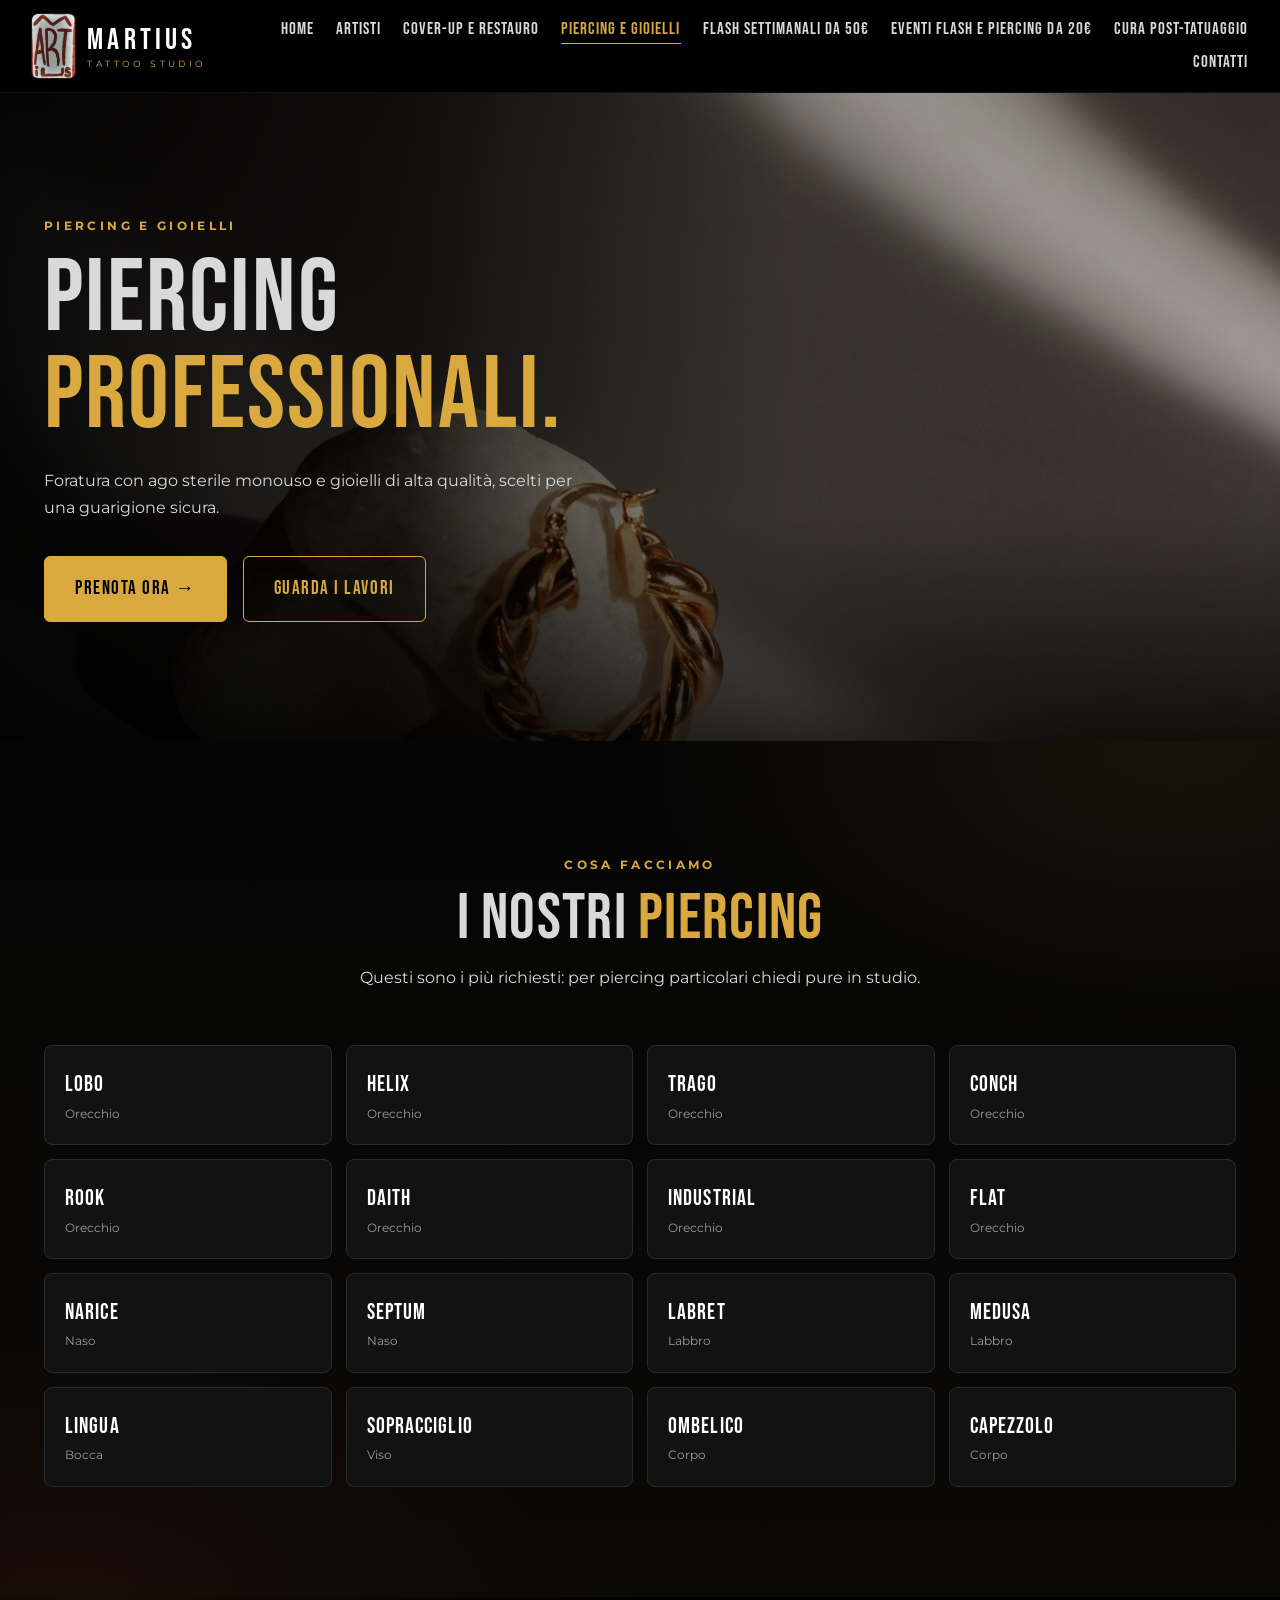
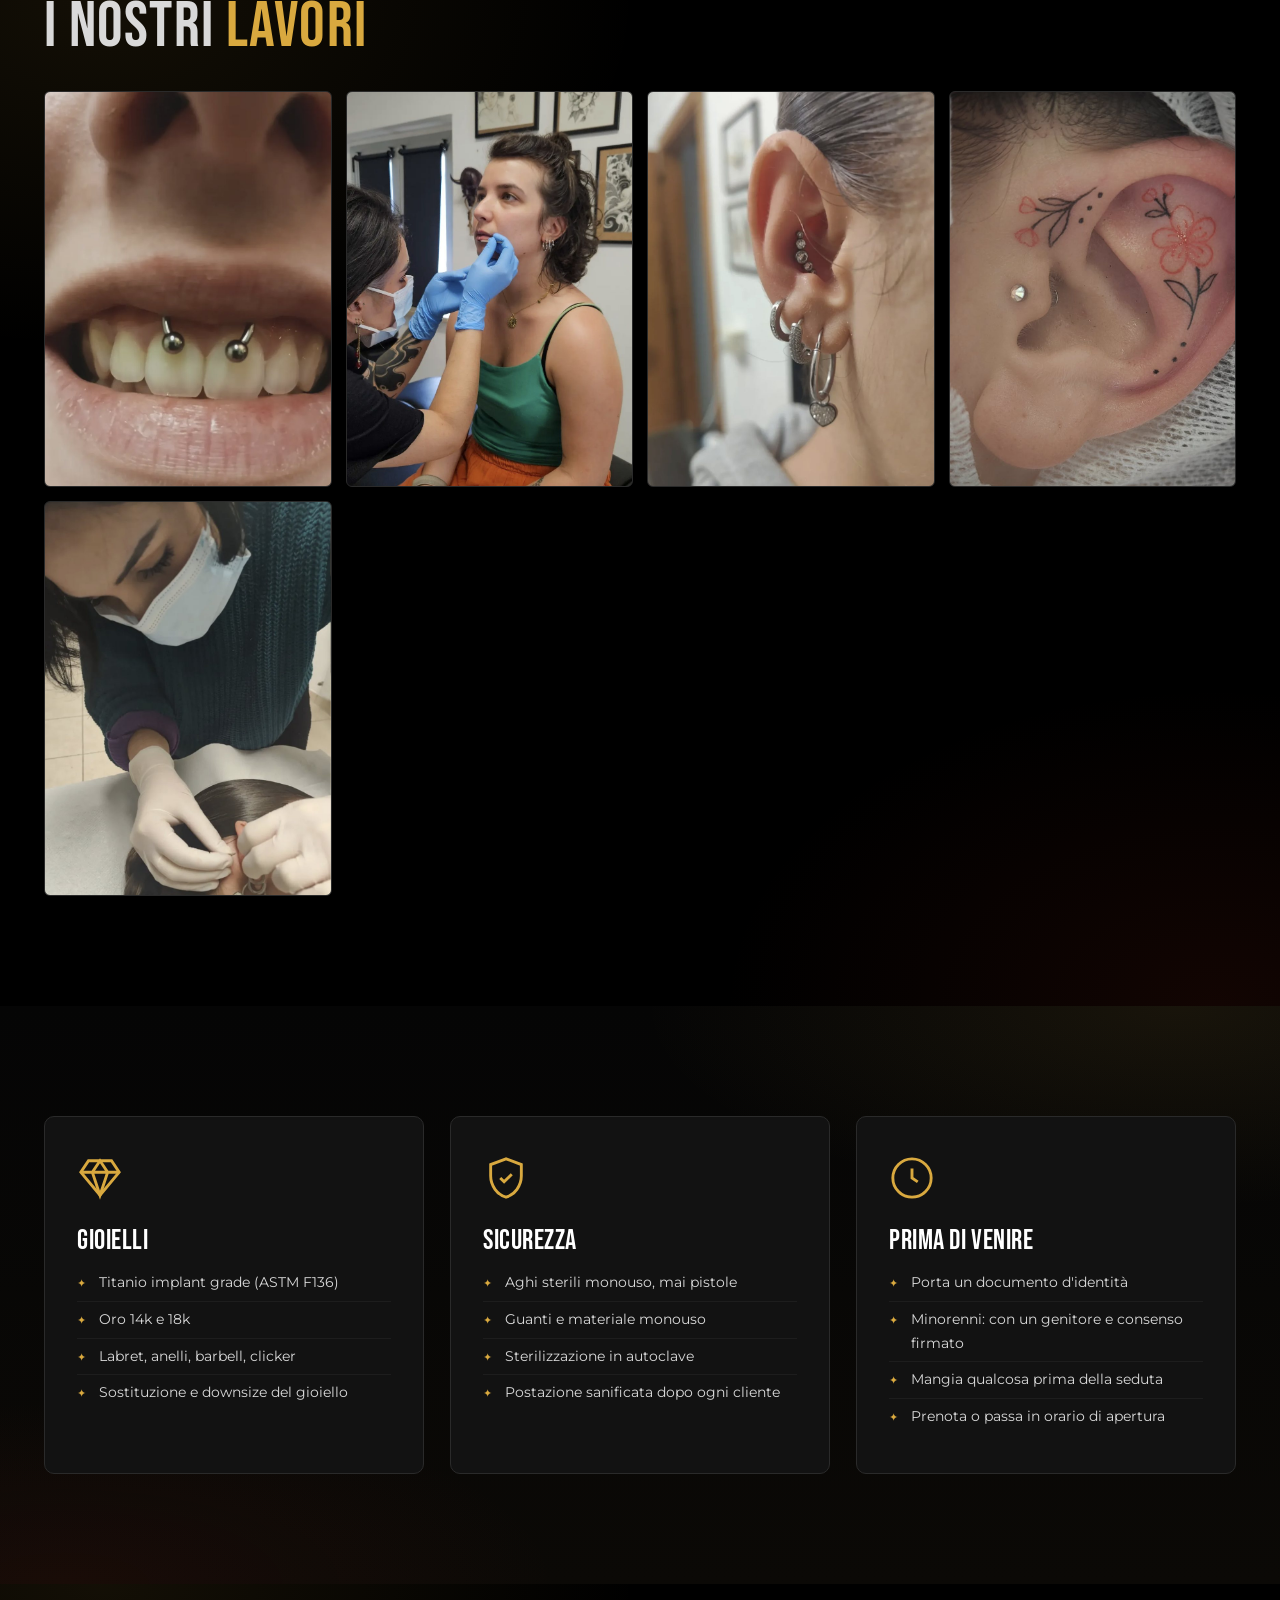
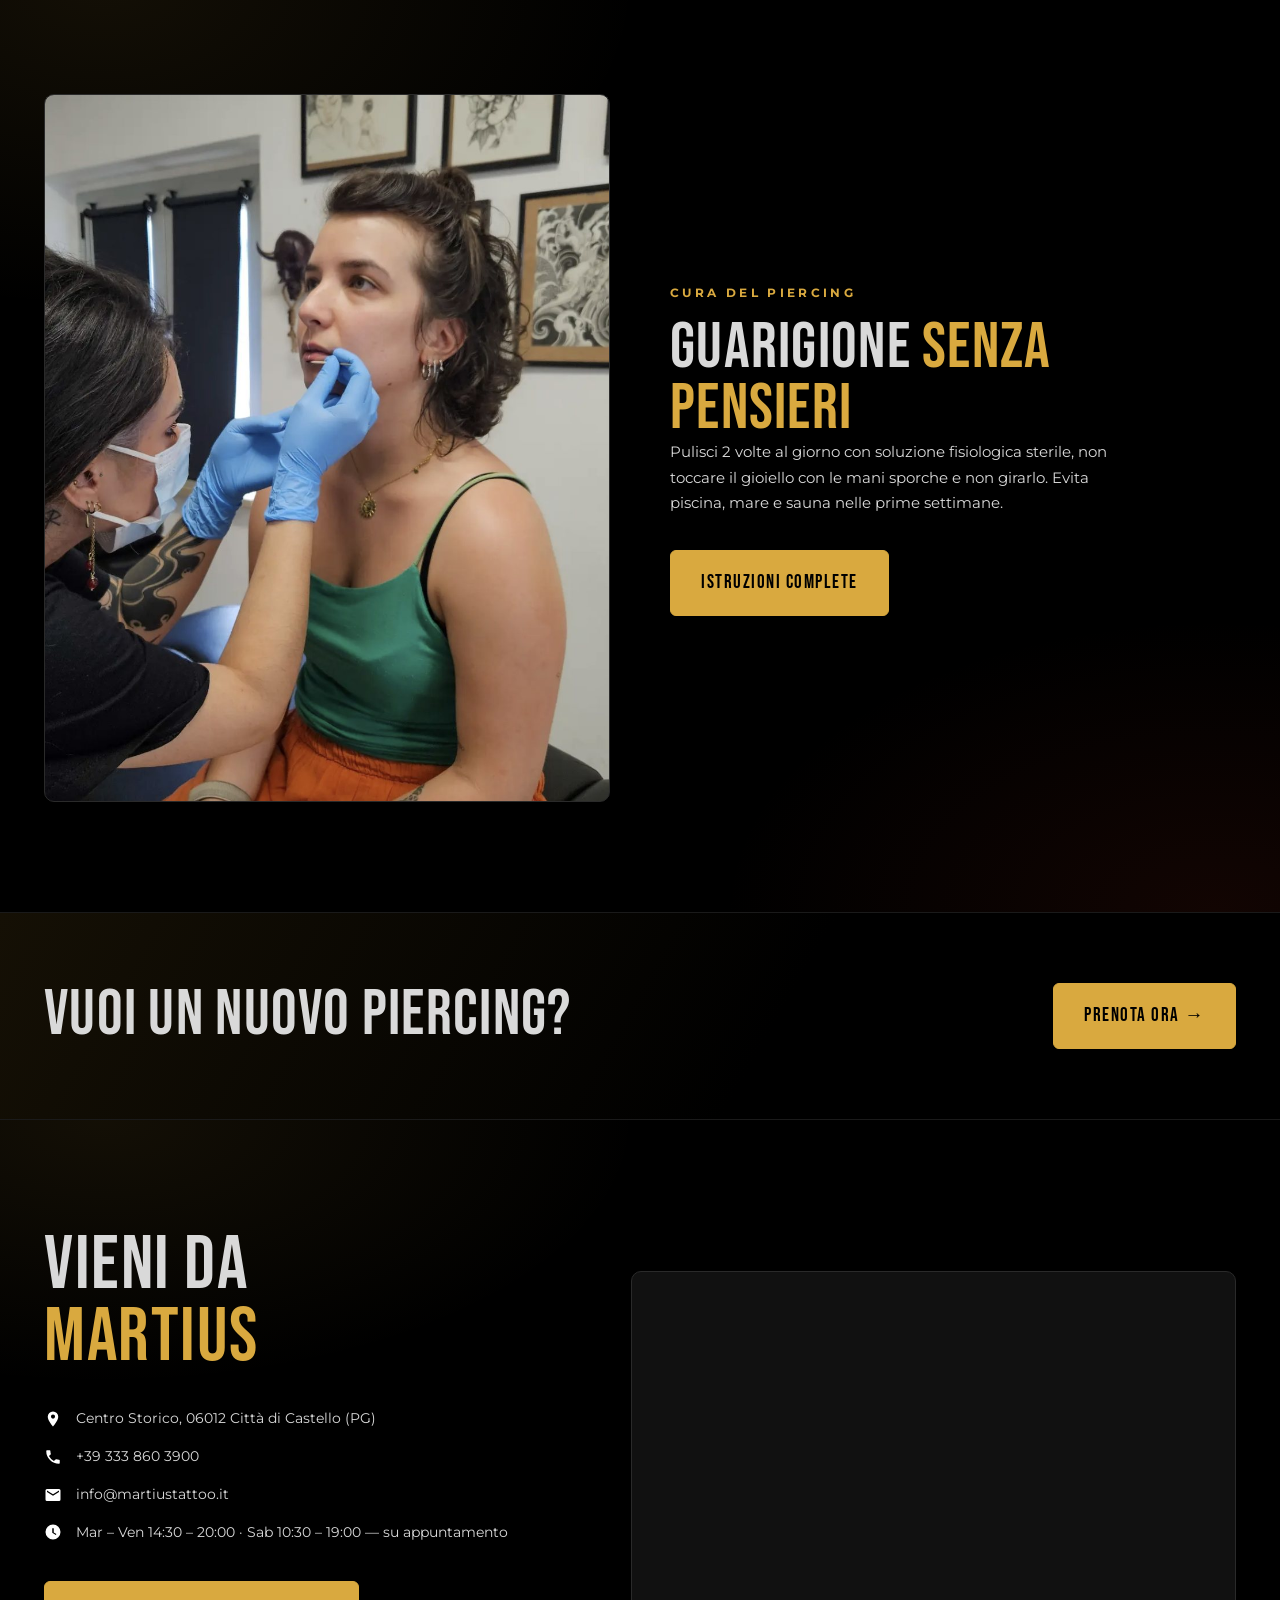
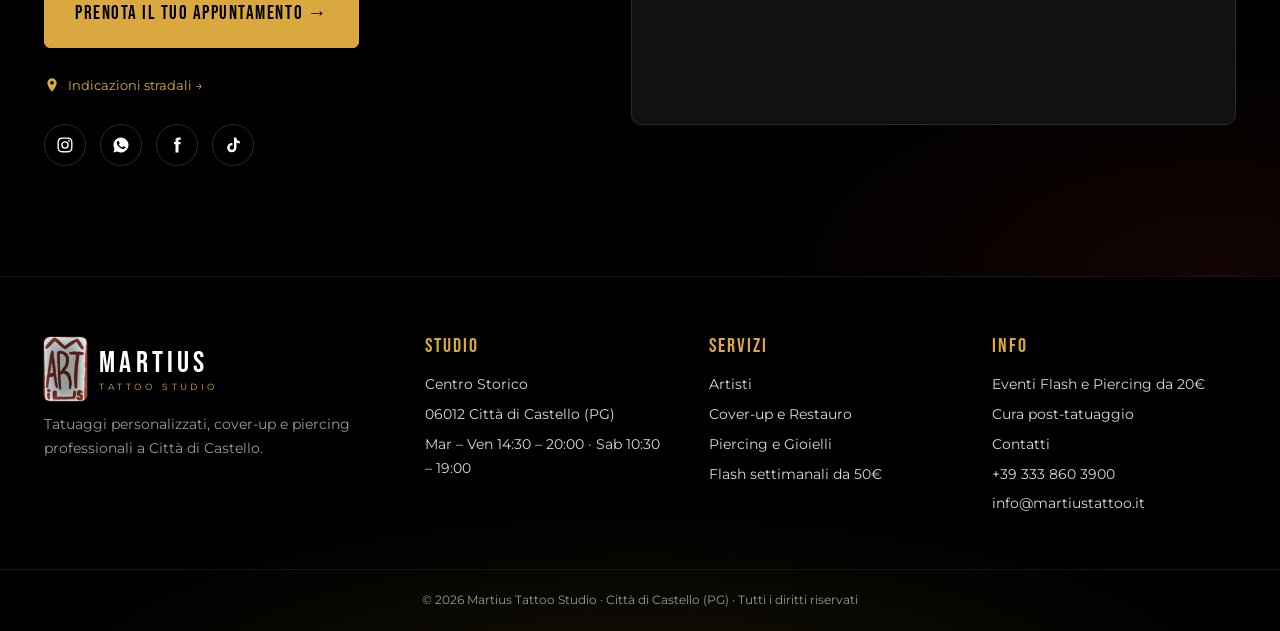
==== piercing.html @ 90e28e5b "Sito Martius Tattoo Studio Sito statico in 8 pagine per Martius Tattoo Studio a Città di Castello: h" ====
<!DOCTYPE html>
<html lang="it">
<head>
<meta charset="utf-8">
<meta name="viewport" content="width=device-width, initial-scale=1">
<title>Piercing e Gioielli | Martius Città di Castello</title>
<meta name="description" content="Piercing professionali a Città di Castello: orecchio, naso, labbro, ombelico. Gioielli in titanio implant grade e oro.">
<meta property="og:title" content="Piercing e Gioielli | Martius Città di Castello">
<meta property="og:description" content="Piercing professionali a Città di Castello: orecchio, naso, labbro, ombelico. Gioielli in titanio implant grade e oro.">
<meta property="og:image" content="img/martius-al-lavoro.jpg">
<link rel="icon" type="image/png" href="img/favicon.png">
<link rel="preconnect" href="https://fonts.googleapis.com">
<link rel="preconnect" href="https://fonts.gstatic.com" crossorigin>
<link href="https://fonts.googleapis.com/css2?family=Bebas+Neue&family=Montserrat:wght@400;500;600;700&display=swap" rel="stylesheet">
<link rel="stylesheet" href="css/style.css">
</head>
<body>
<header class="site-header">
  <div class="nav-wrap">
    <a href="index.html" class="logo" aria-label="Martius Tattoo Studio - Home">
      <img class="logo-img" src="img/logo-martius.png" alt="Logo Martius" width="171" height="253">
      <span class="logo-text">MARTIUS<small>TATTOO STUDIO</small></span>
    </a>
    <button class="burger" aria-label="Apri menu" aria-expanded="false"><span></span></button>
    <nav class="main-nav" aria-label="Menu principale">
      <ul>
        <li><a href="index.html">Home</a></li>
        <li><a href="artisti.html">Artisti</a></li>
        <li><a href="cover-up.html">Cover-up e Restauro</a></li>
        <li><a href="piercing.html" class="active" aria-current="page">Piercing e Gioielli</a></li>
        <li><a href="flash.html">Flash settimanali da 50€</a></li>
        <li><a href="eventi.html">Eventi Flash e Piercing da 20€</a></li>
        <li><a href="aftercare.html">Cura post-tatuaggio</a></li>
        <li><a href="contatti.html">Contatti</a></li>
      </ul>
    </nav>
  </div>
</header>
<main>
<section class="hero page-hero" style="background-image:url('img/hero-piercing.jpg')">
  <div class="container">
    <span class="eyebrow">Piercing e gioielli</span>
    <h1>PIERCING<br><span class="gold">PROFESSIONALI.</span></h1>
    <p class="lead">Foratura con ago sterile monouso e gioielli di alta qualità, scelti per una guarigione sicura.</p>
    <div class="hero-actions">
      <a href="contatti.html#prenota" class="btn btn-gold">PRENOTA ORA →</a>
      <a href="index.html#lavori" class="btn btn-outline">GUARDA I LAVORI</a>
    </div>
  </div>
</section>
<section class="section">
  <div class="container">
    <div class="section-head center reveal">
      <span class="eyebrow">Cosa facciamo</span>
      <h2>I NOSTRI <span class="gold">PIERCING</span></h2>
      <p class="lead">Questi sono i più richiesti: per piercing particolari chiedi pure in studio.</p>
    </div>
    <div class="piercing-list reveal"><div>Lobo<small>Orecchio</small></div><div>Helix<small>Orecchio</small></div><div>Trago<small>Orecchio</small></div><div>Conch<small>Orecchio</small></div><div>Rook<small>Orecchio</small></div><div>Daith<small>Orecchio</small></div><div>Industrial<small>Orecchio</small></div><div>Flat<small>Orecchio</small></div><div>Narice<small>Naso</small></div><div>Septum<small>Naso</small></div><div>Labret<small>Labbro</small></div><div>Medusa<small>Labbro</small></div><div>Lingua<small>Bocca</small></div><div>Sopracciglio<small>Viso</small></div><div>Ombelico<small>Corpo</small></div><div>Capezzolo<small>Corpo</small></div></div>
  </div>
</section>

<section class="section" style="padding-top:0">
  <div class="container">
    <h2 class="reveal" style="margin-bottom:34px">I NOSTRI <span class="gold">LAVORI</span></h2>
    <div class="gallery">
      <figure data-cat="piercing" data-full="img/piercing-smiley.jpg" aria-label="Piercing smiley" role="button" tabindex="0" style="background-image:url('img/piercing-smiley.jpg')"></figure>
      <figure data-cat="piercing studio" data-full="img/piercing-in-studio.jpg" aria-label="Piercing al labbro in studio" role="button" tabindex="0" style="background-image:url('img/piercing-in-studio.jpg')"></figure>
      <figure data-cat="piercing" data-full="img/piercing-orecchio.jpg" aria-label="Piercing multipli all'orecchio" role="button" tabindex="0" style="background-image:url('img/piercing-orecchio.jpg')"></figure>
      <figure data-cat="fine-line piercing" data-full="img/fine-line-orecchio.jpg" aria-label="Fine line floreale sull'orecchio con piercing" role="button" tabindex="0" style="background-image:url('img/fine-line-orecchio.jpg')"></figure>
      <figure data-cat="piercing studio" data-full="img/piercing-orecchio-lavoro.jpg" aria-label="Piercing all'orecchio in studio" role="button" tabindex="0" style="background-image:url('img/piercing-orecchio-lavoro.jpg')"></figure>
    </div>
  </div>
</section>

<section class="section">
  <div class="container grid-3">
    <div class="card reveal">
      <svg class="icon" viewBox="0 0 24 24"><path d="M6 3h12l4 6-10 12L2 9z"/><path d="M2 9h20M12 21 8 9l4-6 4 6z"/></svg>
      <h3>GIOIELLI</h3>
      <ul><li>Titanio implant grade (ASTM F136)</li><li>Oro 14k e 18k</li><li>Labret, anelli, barbell, clicker</li><li>Sostituzione e downsize del gioiello</li></ul>
    </div>
    <div class="card reveal">
      <svg class="icon" viewBox="0 0 24 24"><path d="M12 2 4 5v6c0 5 3.4 9.7 8 11 4.6-1.3 8-6 8-11V5z"/><path d="m9 12 2 2 4-4"/></svg>
      <h3>SICUREZZA</h3>
      <ul><li>Aghi sterili monouso, mai pistole</li><li>Guanti e materiale monouso</li><li>Sterilizzazione in autoclave</li><li>Postazione sanificata dopo ogni cliente</li></ul>
    </div>
    <div class="card reveal">
      <svg class="icon" viewBox="0 0 24 24"><circle cx="12" cy="12" r="10"/><path d="M12 7v5l3 2"/></svg>
      <h3>PRIMA DI VENIRE</h3>
      <ul><li>Porta un documento d'identità</li><li>Minorenni: con un genitore e consenso firmato</li><li>Mangia qualcosa prima della seduta</li><li>Prenota o passa in orario di apertura</li></ul>
    </div>
  </div>
</section>

<section class="section">
  <div class="container grid-2">
    <div class="split-img reveal" style="background-image:url('img/piercing-in-studio.jpg')"></div>
    <div class="split-text reveal">
      <span class="eyebrow">Cura del piercing</span>
      <h2>GUARIGIONE <span class="gold">SENZA PENSIERI</span></h2>
      <p>Pulisci 2 volte al giorno con soluzione fisiologica sterile, non toccare il gioiello con le mani sporche e non girarlo. Evita piscina, mare e sauna nelle prime settimane.</p>
      <a href="aftercare.html#piercing" class="btn btn-gold">ISTRUZIONI COMPLETE</a>
    </div>
  </div>
</section>
<section class="cta-band section tight">
  <div class="container">
    <h2>VUOI UN NUOVO PIERCING?</h2>
    <a href="contatti.html#prenota" class="btn btn-gold">PRENOTA ORA →</a>
  </div>
</section>
<section class="section" id="visita">
  <div class="container visit">
    <div class="reveal">
      <h2>VIENI DA<br><span class="gold">MARTIUS</span></h2>
      <ul class="contact-list">
        <li><svg viewBox="0 0 24 24"><path d="M12 2a7 7 0 0 0-7 7c0 5.2 7 13 7 13s7-7.8 7-13a7 7 0 0 0-7-7zm0 9.5A2.5 2.5 0 1 1 12 6a2.5 2.5 0 0 1 0 5.5z"/></svg><span>Centro Storico, 06012 Città di Castello (PG)</span></li>
        <li><svg viewBox="0 0 24 24"><path d="M6.6 10.8a15.1 15.1 0 0 0 6.6 6.6l2.2-2.2a1 1 0 0 1 1-.25 11.4 11.4 0 0 0 3.6.57 1 1 0 0 1 1 1V20a1 1 0 0 1-1 1A17 17 0 0 1 3 4a1 1 0 0 1 1-1h3.5a1 1 0 0 1 1 1c0 1.25.2 2.45.57 3.57a1 1 0 0 1-.25 1z"/></svg><a href="tel:+393338603900">+39 333 860 3900</a></li>
        <li><svg viewBox="0 0 24 24"><path d="M20 4H4a2 2 0 0 0-2 2v12a2 2 0 0 0 2 2h16a2 2 0 0 0 2-2V6a2 2 0 0 0-2-2zm0 4-8 5-8-5V6l8 5 8-5z"/></svg><a href="mailto:info@martiustattoo.it">info@martiustattoo.it</a></li>
        <li><svg viewBox="0 0 24 24"><path d="M12 2a10 10 0 1 0 0 20 10 10 0 0 0 0-20zm1 10.6 3.5 2.1-.8 1.3L11 13V7h2z"/></svg><span>Mar – Ven 14:30 – 20:00 · Sab 10:30 – 19:00 — su appuntamento</span></li>
      </ul>
      <a href="contatti.html#prenota" class="btn btn-gold">PRENOTA IL TUO APPUNTAMENTO →</a><br>
      <a href="https://www.google.com/maps/dir/?api=1&destination=Citt%C3%A0+di+Castello+PG" target="_blank" rel="noopener" class="directions"><svg viewBox="0 0 24 24"><path d="M12 2a7 7 0 0 0-7 7c0 5.2 7 13 7 13s7-7.8 7-13a7 7 0 0 0-7-7zm0 9.5A2.5 2.5 0 1 1 12 6a2.5 2.5 0 0 1 0 5.5z"/></svg> Indicazioni stradali →</a>
      <div class="socials">
        <a href="https://www.instagram.com/martius_tattoo_studio/" target="_blank" rel="noopener" aria-label="Instagram"><svg viewBox="0 0 24 24"><path d="M12 7a5 5 0 1 0 0 10 5 5 0 0 0 0-10zm0 8.2a3.2 3.2 0 1 1 0-6.4 3.2 3.2 0 0 1 0 6.4zM17.3 5.5a1.2 1.2 0 1 0 0 2.4 1.2 1.2 0 0 0 0-2.4zM12 2c-2.7 0-3 0-4.1.06C4.3 2.2 2.2 4.3 2.06 7.9 2 9 2 9.3 2 12s0 3 .06 4.1c.16 3.6 2.24 5.7 5.84 5.84C9 22 9.3 22 12 22s3 0 4.1-.06c3.6-.16 5.7-2.24 5.84-5.84C22 15 22 14.7 22 12s0-3-.06-4.1C21.8 4.3 19.7 2.2 16.1 2.06 15 2 14.7 2 12 2zm0 1.8c2.67 0 2.98 0 4.04.06 2.7.12 3.97 1.4 4.1 4.1.05 1.05.06 1.37.06 4.04s0 2.98-.06 4.04c-.13 2.7-1.4 3.97-4.1 4.1-1.06.05-1.37.06-4.04.06s-2.98 0-4.04-.06c-2.7-.13-3.97-1.4-4.1-4.1C3.8 14.98 3.8 14.67 3.8 12s0-2.98.06-4.04c.13-2.7 1.4-3.97 4.1-4.1C9.02 3.8 9.33 3.8 12 3.8z"/></svg></a>
        <a href="https://wa.me/393338603900" target="_blank" rel="noopener" aria-label="WhatsApp"><svg viewBox="0 0 24 24"><path d="M12 2a10 10 0 0 0-8.6 15.1L2 22l5-1.3A10 10 0 1 0 12 2zm5.3 14.1c-.2.6-1.3 1.2-1.8 1.2-.5.1-1 .1-3.3-.8-2.8-1.2-4.6-4-4.7-4.2-.1-.2-1.1-1.5-1.1-2.9s.7-2 1-2.3c.2-.3.5-.3.7-.3h.5c.2 0 .4 0 .6.5l.9 2.1c.1.2.1.4 0 .5l-.3.5-.4.5c-.1.1-.3.3-.1.6.2.3.8 1.3 1.7 2.1 1.2 1 2.1 1.4 2.4 1.5.3.1.5.1.6-.1l.9-1.1c.2-.3.4-.2.7-.1l2 1c.3.1.5.2.5.3.1.2.1.6-.1 1.1z"/></svg></a>
        <a href="#" aria-label="Facebook"><svg viewBox="0 0 24 24"><path d="M14 8V6.2c0-.8.2-1.2 1.4-1.2H17V2h-2.6C11.3 2 10 3.5 10 6v2H8v3h2v11h4V11h2.6l.4-3z"/></svg></a>
        <a href="#" aria-label="TikTok"><svg viewBox="0 0 24 24"><path d="M16.6 2h-3.3v13.4a2.9 2.9 0 1 1-2-2.75V9.3a6.2 6.2 0 1 0 5.3 6.1V8.6a7.6 7.6 0 0 0 4.4 1.4V6.7a4.4 4.4 0 0 1-4.4-4.7z"/></svg></a>
      </div>
    </div>
    <div class="map reveal">
      <iframe src="https://maps.google.com/maps?q=Citt%C3%A0+di+Castello+PG&z=15&output=embed" loading="lazy" title="Mappa Martius Tattoo Studio, Città di Castello" referrerpolicy="no-referrer-when-downgrade"></iframe>
    </div>
  </div>
</section>
</main>
<footer class="site-footer">
  <div class="container footer-grid">
    <div>
      <a href="index.html" class="logo"><img class="logo-img" src="img/logo-martius.png" alt="Logo Martius" width="171" height="253"><span class="logo-text">MARTIUS<small>TATTOO STUDIO</small></span></a>
      <p class="sub">Tatuaggi personalizzati, cover-up e piercing professionali a Città di Castello.</p>
    </div>
    <div><h4>STUDIO</h4><ul><li>Centro Storico</li><li>06012 Città di Castello (PG)</li><li>Mar – Ven 14:30 – 20:00 · Sab 10:30 – 19:00</li></ul></div>
    <div><h4>SERVIZI</h4><ul><li><a href="artisti.html">Artisti</a></li><li><a href="cover-up.html">Cover-up e Restauro</a></li><li><a href="piercing.html">Piercing e Gioielli</a></li><li><a href="flash.html">Flash settimanali da 50€</a></li></ul></div>
    <div><h4>INFO</h4><ul><li><a href="eventi.html">Eventi Flash e Piercing da 20€</a></li><li><a href="aftercare.html">Cura post-tatuaggio</a></li><li><a href="contatti.html">Contatti</a></li><li><a href="tel:+393338603900">+39 333 860 3900</a></li><li><a href="mailto:info@martiustattoo.it">info@martiustattoo.it</a></li></ul></div>
  </div>
  <div class="footer-bottom">© <span class="year">2026</span> Martius Tattoo Studio · Città di Castello (PG) · Tutti i diritti riservati</div>
</footer>
<script src="js/main.js"></script>
</body>
</html>
---- css/style.css ----
/* =========================================================
   MARTIUS TATTOO STUDIO — stile principale
   Palette: nero, grigio chiaro, oro
   ========================================================= */
:root {
  --black: #000;
  --ink: #0b0b0b;
  --card: #121212;
  --line: #2a2a2a;
  --text: #d9d9d9;
  --muted: #9a9a9a;
  --gold: #d9a93f;
  --gold-dark: #b98b26;
  --white: #fff;
  --head: "Bebas Neue", "Oswald", Impact, sans-serif;
  --body: "Montserrat", "Poppins", Arial, sans-serif;
  --max: 1240px;
  --radius: 10px;
}

* { box-sizing: border-box; margin: 0; padding: 0; }
html { scroll-behavior: smooth; }
html, body { overflow-x: hidden; }
body {
  background: var(--black);
  color: var(--text);
  font-family: var(--body);
  font-size: 15px;
  line-height: 1.7;
  -webkit-font-smoothing: antialiased;
}
img { max-width: 100%; display: block; }
a { color: inherit; text-decoration: none; }
ul { list-style: none; }

h1, h2, h3, h4 {
  font-family: var(--head);
  font-weight: 400;
  letter-spacing: .02em;
  line-height: .95;
  color: var(--text);
}
h1 { font-size: clamp(64px, 9vw, 120px); }
h2 { font-size: clamp(40px, 5vw, 64px); }
h3 { font-size: 28px; }
.gold { color: var(--gold); }

.container { width: 100%; max-width: var(--max); margin: 0 auto; padding: 0 24px; }
.section { padding: 110px 0; }
.section.tight { padding: 70px 0; }
.center { text-align: center; }

.eyebrow {
  display: inline-block;
  font-family: var(--body);
  font-size: 12px;
  font-weight: 700;
  letter-spacing: .28em;
  text-transform: uppercase;
  color: var(--gold);
  margin-bottom: 14px;
}
.lead { color: var(--text); font-size: 16px; max-width: 560px; }
.sub { color: var(--muted); margin-top: 12px; }
.section-head { margin-bottom: 54px; }
.section-head.center .lead { margin: 14px auto 0; }

/* ---------- Pulsanti ---------- */
.btn {
  display: inline-flex; align-items: center; gap: 8px;
  font-family: var(--head);
  font-size: 19px;
  letter-spacing: .08em;
  padding: 16px 30px;
  border-radius: 6px;
  border: 1px solid var(--gold);
  transition: .25s ease;
  cursor: pointer;
}
.btn-gold { background: var(--gold); color: #000; }
.btn-gold:hover { background: var(--gold-dark); border-color: var(--gold-dark); }
.btn-outline { background: transparent; color: var(--gold); }
.btn-outline:hover { background: var(--gold); color: #000; }
.link-gold {
  font-family: var(--head); font-size: 18px; letter-spacing: .08em;
  color: var(--gold); border-bottom: 2px solid var(--gold);
}
.link-gold:hover { color: var(--white); border-color: var(--white); }

/* ---------- Header / menu ---------- */
.site-header {
  position: sticky; top: 0; z-index: 100;
  background: #000;
  border-bottom: 1px solid #111;
}
.nav-wrap {
  max-width: 1440px; margin: 0 auto;
  display: flex; align-items: center; justify-content: space-between;
  padding: 14px 32px; gap: 30px;
}
.logo { display: flex; align-items: center; gap: 12px; flex-shrink: 0; }
.logo-mark {
  width: 58px; height: 58px; border-radius: 8px;
  background: #fff;
  display: grid; place-items: center;
}
.logo-mark svg { width: 40px; height: 40px; }
.logo-img { height: 64px; width: auto; border-radius: 6px; box-shadow: 0 0 0 1px #2a1a12; }
.logo-text { font-family: var(--head); font-size: 30px; letter-spacing: .14em; color: var(--white); line-height: 1; }
.logo-text small { display: block; font-family: var(--body); font-size: 9px; letter-spacing: .38em; color: var(--gold); margin-top: 4px; }

.main-nav ul { display: flex; flex-wrap: wrap; justify-content: flex-end; gap: 4px 22px; }
.main-nav a {
  font-family: var(--head);
  font-size: 17px;
  letter-spacing: .06em;
  color: var(--text);
  padding: 4px 0;
  border-bottom: 1px solid transparent;
  transition: .2s;
}
.main-nav a:hover { color: var(--gold); }
.main-nav a.active { color: var(--gold); border-bottom-color: var(--gold); }

.burger { display: none; background: none; border: 0; cursor: pointer; width: 40px; height: 40px; position: relative; }
.burger span, .burger::before, .burger::after {
  content: ""; position: absolute; left: 8px; right: 8px; height: 2px; background: var(--text); transition: .3s;
}
.burger::before { top: 12px; } .burger span { top: 19px; } .burger::after { top: 26px; }
.nav-open .burger::before { top: 19px; transform: rotate(45deg); }
.nav-open .burger::after { top: 19px; transform: rotate(-45deg); }
.nav-open .burger span { opacity: 0; }

/* ---------- Hero ---------- */
.hero {
  position: relative; min-height: 88vh;
  display: flex; align-items: center;
  background: #000 center/cover no-repeat;
  overflow: hidden;
}
/* foto a tutto schermo: scura a sinistra per il testo, tono caldo */
.hero::before {
  content: ""; position: absolute; inset: 0; z-index: 1;
  background:
    linear-gradient(90deg, rgba(0,0,0,.94) 0%, rgba(0,0,0,.78) 32%, rgba(0,0,0,.25) 62%, rgba(0,0,0,.15) 100%),
    linear-gradient(0deg, rgba(0,0,0,.7) 0%, transparent 35%),
    linear-gradient(rgba(90,45,5,.22), rgba(90,45,5,.22));
}
@media (max-width: 1000px) {
  .hero::before { background: linear-gradient(0deg, rgba(0,0,0,.9), rgba(0,0,0,.55)), linear-gradient(rgba(90,45,5,.2), rgba(90,45,5,.2)); }
}
.hero .container { position: relative; z-index: 2; padding-top: 60px; padding-bottom: 60px; }
.hero h1 { margin-bottom: 22px; }
.hero .tagline { font-weight: 600; color: var(--white); margin-bottom: 10px; }
.hero .lead { margin-bottom: 34px; }
.hero-actions { display: flex; gap: 16px; flex-wrap: wrap; }
.hero-info { display: flex; flex-wrap: wrap; gap: 26px 44px; margin-top: 46px; }
.hero-info div { display: flex; align-items: center; gap: 12px; font-size: 13px; line-height: 1.4; color: var(--white); }
.hero-info svg { width: 20px; height: 20px; fill: var(--gold); flex-shrink: 0; }

.page-hero { min-height: 72vh; }
.page-hero h1 { font-size: clamp(56px, 8vw, 104px); }

/* ---------- Card servizi ---------- */
.grid-4 { display: grid; grid-template-columns: repeat(4, 1fr); gap: 26px; }
.grid-3 { display: grid; grid-template-columns: repeat(3, 1fr); gap: 26px; }
.grid-2 { display: grid; grid-template-columns: 1fr 1fr; gap: 60px; align-items: center; }

.service-card {
  position: relative; aspect-ratio: 3/3.4; border-radius: var(--radius); overflow: hidden;
  display: flex; align-items: flex-end; padding: 26px;
  background: #111 center/cover no-repeat;
  border: 1px solid var(--line);
  transition: transform .35s ease;
}
.service-card:hover { transform: translateY(-6px); }
.service-card::before {
  content: ""; position: absolute; inset: 0;
  background: linear-gradient(0deg, rgba(0,0,0,.95) 10%, rgba(0,0,0,.45) 60%, rgba(0,0,0,.25));
}
.service-card > * { position: relative; }
.service-card h3 { font-size: 26px; color: var(--white); }
.service-card p { font-size: 13px; color: var(--text); margin: 6px 0 14px; line-height: 1.5; }
.service-card .link-gold { font-size: 16px; }
.service-card.flash-bg { background: radial-gradient(circle at 30% 20%, #262626, #0a0a0a 70%); }
.service-card.flash-bg .flash-icons { position: absolute; inset: 18px 18px auto 18px; display: grid; grid-template-columns: repeat(4,1fr); gap: 10px; opacity: .55; }
.service-card.flash-bg .flash-icons svg { width: 100%; height: 44px; stroke: var(--text); }
.service-card.event-bg { background: linear-gradient(135deg, #1b1305, #000 65%); }
.event-badge {
  position: absolute !important; top: 22px; left: 22px;
  font-family: var(--head); font-size: 76px; line-height: .85; color: var(--gold);
}
.event-badge small { display: block; font-size: 30px; color: var(--text); }

/* ---------- Split / cover up ---------- */
.split-img { border-radius: var(--radius); overflow: hidden; aspect-ratio: 4/5; background: #111 center/cover; border: 1px solid var(--line); }
.big-title { font-size: clamp(64px, 8vw, 110px); }
.split-text .tagline { font-weight: 700; color: var(--white); margin: 18px 0 12px; }
.split-text p { margin-bottom: 34px; max-width: 470px; }

/* ---------- Artisti ---------- */
.artists-track {
  display: flex; gap: 22px; overflow-x: auto; scroll-snap-type: x mandatory;
  padding-bottom: 14px; scrollbar-width: thin; scrollbar-color: var(--gold) #111;
}
.artist-card {
  flex: 0 0 280px; scroll-snap-align: start;
  position: relative; aspect-ratio: 1; border-radius: var(--radius); overflow: hidden;
  background: #111 center/cover; border: 1px solid var(--line);
  display: flex; align-items: flex-end; padding: 18px;
}
.artist-card::before { content: ""; position: absolute; inset: 0; background: linear-gradient(0deg, rgba(0,0,0,.92), transparent 65%); }
.artist-card > div { position: relative; }
.artist-card h3 { font-size: 30px; color: var(--white); display: inline; margin-right: 8px; }
.artist-card .styles { font-size: 11px; color: var(--muted); }
.artist-card .link-gold { display: inline-block; margin-top: 6px; font-size: 16px; }
.track-controls { display: flex; justify-content: center; gap: 12px; margin-top: 26px; }
.track-controls button {
  width: 46px; height: 46px; border-radius: 50%; border: 1px solid var(--gold);
  background: transparent; color: var(--gold); font-size: 20px; cursor: pointer; transition: .2s;
}
.track-controls button:hover { background: var(--gold); color: #000; }

/* Pagina artisti */
.artist-row { display: grid; grid-template-columns: 380px 1fr; gap: 50px; align-items: center; padding: 50px 0; border-bottom: 1px solid var(--line); }
.artist-row:last-child { border-bottom: 0; }
.artist-row .split-img { aspect-ratio: 1; }
.tags { display: flex; flex-wrap: wrap; gap: 8px; margin: 16px 0 22px; }
.tags span { font-size: 11px; font-weight: 600; letter-spacing: .14em; text-transform: uppercase; border: 1px solid var(--line); padding: 6px 12px; border-radius: 30px; color: var(--text); }

/* ---------- Galleria ---------- */
.gallery-head { display: flex; justify-content: space-between; align-items: flex-end; flex-wrap: wrap; gap: 20px; margin-bottom: 40px; }
.filters { display: flex; flex-wrap: wrap; gap: 6px; }
.filters button {
  font-family: var(--head); font-size: 15px; letter-spacing: .08em;
  background: transparent; color: var(--white); border: 0; padding: 6px 12px; border-radius: 3px; cursor: pointer;
}
.filters button.active, .filters button:hover { background: var(--gold); color: #000; }
.gallery { display: grid; grid-template-columns: repeat(4, 1fr); gap: 14px; }
.gallery figure {
  aspect-ratio: 4/5.5; border-radius: 6px; overflow: hidden; background: #111 center/cover; cursor: zoom-in;
  transition: opacity .3s, transform .3s; border: 1px solid var(--line);
}
.gallery figure:hover { transform: scale(1.02); }
.gallery figure.hide { display: none; }

.lightbox { position: fixed; inset: 0; z-index: 300; background: rgba(0,0,0,.94); display: none; place-items: center; padding: 30px; cursor: zoom-out; }
.lightbox.open { display: grid; }
.lightbox img { max-height: 88vh; border-radius: 8px; }

/* ---------- Card generiche ---------- */
.card {
  background: var(--card); border: 1px solid var(--line); border-radius: var(--radius);
  padding: 38px 32px; transition: border-color .3s;
}
.card:hover { border-color: var(--gold); }
.card .icon { width: 46px; height: 46px; fill: none; stroke: var(--gold); stroke-width: 1.5; margin-bottom: 20px; }
.card h3 { margin-bottom: 10px; color: var(--white); }
.card p, .card li { font-size: 14px; }
.card ul li { padding: 6px 0 6px 22px; position: relative; border-bottom: 1px solid #1d1d1d; }
.card ul li:last-child { border: 0; }
.card ul li::before { content: "✦"; color: var(--gold); position: absolute; left: 0; font-size: 11px; top: 9px; }
.card ul.contact-list li { padding-left: 0; }
.card ul.contact-list li::before { content: none; }
.num { font-family: var(--head); font-size: 54px; color: var(--gold); line-height: 1; margin-bottom: 10px; }

/* Piercing list */
.piercing-list { display: grid; grid-template-columns: repeat(4, 1fr); gap: 14px; }
.piercing-list div {
  background: var(--card); border: 1px solid var(--line); border-radius: 8px; padding: 20px;
  font-family: var(--head); font-size: 22px; letter-spacing: .05em; color: var(--white);
}
.piercing-list div small { display: block; font-family: var(--body); font-size: 12px; color: var(--muted); letter-spacing: 0; }

/* Flash grid */
.flash-grid { display: grid; grid-template-columns: repeat(4, 1fr); gap: 18px; }
.flash-item {
  background: #f1ebdd; border-radius: 6px; aspect-ratio: 1; position: relative;
  display: grid; place-items: center; padding: 30px; border: 6px solid #111;
}
.flash-item svg { width: 70%; height: 70%; stroke: #111; stroke-width: 3; fill: none; stroke-linecap: round; stroke-linejoin: round; }
.flash-item .fill-red { fill: #b3261e; }
.flash-item .fill-gold { fill: var(--gold); }
.flash-item span {
  position: absolute; top: 10px; left: 12px; font-family: var(--head); font-size: 18px; color: #111;
}
.flash-item em {
  position: absolute; bottom: 10px; right: 12px; font-style: normal; font-family: var(--head); font-size: 18px;
  background: #111; color: var(--gold); padding: 2px 10px; border-radius: 3px;
}

/* Eventi */
.event-card { display: grid; grid-template-columns: 140px 1fr auto; gap: 30px; align-items: center; }
.event-date { text-align: center; border-right: 1px solid var(--line); padding-right: 24px; }
.event-date b { display: block; font-family: var(--head); font-size: 58px; color: var(--gold); line-height: 1; font-weight: 400; }
.event-date span { font-size: 12px; letter-spacing: .2em; text-transform: uppercase; color: var(--muted); }

/* Aftercare */
.steps { counter-reset: s; }
.steps li { counter-increment: s; position: relative; padding: 18px 0 18px 64px; border-bottom: 1px solid var(--line); }
.steps li::before {
  content: counter(s, decimal-leading-zero); position: absolute; left: 0; top: 14px;
  font-family: var(--head); font-size: 36px; color: var(--gold);
}
.steps li strong { color: var(--white); display: block; font-weight: 600; }
.notice { border-left: 3px solid var(--gold); background: #111; padding: 22px 26px; border-radius: 0 8px 8px 0; margin-top: 40px; }

/* ---------- Visita / contatti ---------- */
.visit { display: grid; grid-template-columns: 1fr 1.15fr; gap: 60px; align-items: center; }
.visit h2 { font-size: clamp(48px, 6vw, 76px); margin-bottom: 26px; }
.contact-list li { display: flex; gap: 14px; align-items: center; padding: 7px 0; font-size: 14px; }
.contact-list svg { width: 18px; height: 18px; fill: var(--white); flex-shrink: 0; }
.contact-list a:hover { color: var(--gold); }
.visit .btn { margin-top: 30px; }
.directions { display: inline-flex; gap: 8px; align-items: center; margin-top: 26px; color: var(--gold); font-size: 13px; }
.directions svg { width: 16px; height: 16px; fill: var(--gold); }
.map {
  border-radius: var(--radius); overflow: hidden; border: 1px solid var(--line);
  aspect-ratio: 4/3; background: #111;
}
.map iframe { width: 100%; height: 100%; border: 0; filter: grayscale(1) invert(.92) contrast(.9); }
.socials { display: flex; gap: 14px; margin-top: 24px; }
.socials a {
  width: 42px; height: 42px; border-radius: 50%; border: 1px solid var(--line);
  display: grid; place-items: center; transition: .2s;
}
.socials a:hover { border-color: var(--gold); }
.socials svg { width: 18px; height: 18px; fill: var(--white); }

/* Form */
.form { display: grid; grid-template-columns: 1fr 1fr; gap: 16px; }
.form .full { grid-column: 1 / -1; }
.form label { display: block; font-size: 11px; font-weight: 700; letter-spacing: .2em; text-transform: uppercase; color: var(--muted); margin-bottom: 6px; }
.form input, .form select, .form textarea {
  width: 100%; background: #0e0e0e; border: 1px solid var(--line); border-radius: 6px;
  color: var(--white); font: inherit; padding: 13px 14px; transition: border-color .2s;
}
.form input:focus, .form select:focus, .form textarea:focus { outline: 0; border-color: var(--gold); }
.form textarea { min-height: 130px; resize: vertical; }
.form .check { display: flex; gap: 10px; align-items: flex-start; font-size: 12px; color: var(--muted); }
.form .check input { width: auto; margin-top: 4px; }

/* ---------- CTA band ---------- */
.cta-band { background: linear-gradient(120deg, #151005, #000 60%); border-top: 1px solid #1a1a1a; border-bottom: 1px solid #1a1a1a; }
.cta-band .container { display: flex; justify-content: space-between; align-items: center; gap: 30px; flex-wrap: wrap; }

/* ---------- Footer ---------- */
.site-footer { border-top: 1px solid #141414; padding: 60px 0 0; font-size: 14px; }
.footer-grid { display: grid; grid-template-columns: 1.4fr 1fr 1fr 1fr; gap: 40px; padding-bottom: 50px; }
.footer-grid h4 { font-size: 20px; color: var(--gold); margin-bottom: 14px; letter-spacing: .1em; }
.footer-grid li { padding: 3px 0; }
.footer-grid a:hover { color: var(--gold); }
.footer-bottom { border-top: 1px solid #141414; padding: 20px 0; text-align: center; font-size: 12px; color: var(--muted); }


/* ---------- Pagina After Care ---------- */
.red { color: #e0352b; }
.ac-section { padding: 70px 0 80px; background: #0a0a0a; }
.ac-head { display: flex; align-items: center; gap: 18px; }
.ac-head h2 { font-family: var(--body); font-weight: 800; font-size: clamp(30px, 3.6vw, 44px); letter-spacing: 0; white-space: nowrap; }
.ac-line { flex: 1; max-width: 520px; height: 1px; background: var(--gold); position: relative; }
.ac-line::before, .ac-line::after {
  content: ""; position: absolute; top: -4px; width: 7px; height: 7px; border: 1px solid var(--gold); transform: rotate(45deg); background: #0a0a0a;
}
.ac-line::before { left: -4px; } .ac-line::after { right: -4px; }
.ac-sub { margin: 10px 0 34px; color: var(--text); }
.ac-row { display: grid; grid-template-columns: 1.1fr repeat(4, 1fr); gap: 18px; }
.ac-photo { border-radius: 4px; background: #151515 center/cover; min-height: 250px; border: 1px solid #3a2e14; }
.ac-step {
  border: 1px solid #5b4718; border-radius: 4px; padding: 22px 18px; text-align: center;
  background: linear-gradient(180deg, #121212, #0b0b0b);
}
.ac-step-top { display: flex; align-items: center; justify-content: center; gap: 22px; margin-bottom: 18px; }
.ac-num {
  width: 30px; height: 30px; border-radius: 50%; background: var(--gold); color: #000;
  display: grid; place-items: center; font-weight: 700; font-size: 14px;
}
.ac-ic { width: 36px; height: 36px; fill: none; stroke: var(--gold); stroke-width: 1.4; stroke-linecap: round; stroke-linejoin: round; }
.ac-ic.big { width: 46px; height: 46px; }
.ac-step h4 { font-family: var(--body); font-weight: 800; font-size: 14px; letter-spacing: .02em; color: var(--white); margin-bottom: 10px; }
.ac-step p { font-size: 13.5px; line-height: 1.6; color: var(--text); }

.ac-avoid {
  padding: 46px 0 50px;
  background: radial-gradient(ellipse at 50% 55%, rgba(217,169,63,.28), transparent 60%), linear-gradient(180deg, #120e05, #0b0802);
  border-top: 1px solid #2b2210; border-bottom: 1px solid #2b2210;
}
.ac-avoid h2 { font-size: clamp(30px, 3.4vw, 42px); margin-bottom: 26px; }
.avoid-grid { display: grid; grid-template-columns: repeat(6, 1fr); }
.avoid-grid > div { text-align: center; padding: 6px 12px; border-left: 1px solid rgba(217,169,63,.25); }
.avoid-grid > div:first-child { border-left: 0; }
.avoid-grid p { font-size: 13.5px; line-height: 1.45; margin-top: 12px; color: var(--white); }

.ac-bottom { position: relative; overflow: hidden; background: #0b0b0b; padding: 60px 0; border-bottom: 1px solid #1a1a1a; }
.ac-warn-bg {
  position: absolute; top: 0; right: 0; bottom: 0; width: 45%; background: center/cover no-repeat;
  -webkit-mask-image: linear-gradient(90deg, transparent, #000 65%); mask-image: linear-gradient(90deg, transparent, #000 65%);
  opacity: .55;
}
.ac-split { position: relative; display: grid; grid-template-columns: 1fr 1fr; gap: 50px; }
.ac-split > div:first-child { border-right: 1px solid #2a2a2a; padding-right: 40px; }
.ac-small-head {
  font-family: var(--body); font-weight: 800; font-size: 22px; letter-spacing: 0; color: var(--white);
  display: inline-block; padding-bottom: 8px; border-bottom: 1px solid var(--gold); margin-bottom: 30px;
}
.heal-grid { display: grid; grid-template-columns: repeat(6, 1fr); gap: 10px; text-align: center; }
.heal-grid b { display: block; color: var(--white); font-size: 14px; margin-top: 8px; }
.heal-grid span { font-size: 12.5px; color: var(--muted); }
.ac-warn h3 {
  font-size: 32px; display: flex; align-items: center; gap: 12px; margin-bottom: 20px; color: var(--white);
}
.ac-warn h3 .red { margin-left: .25em; }
.ac-tri .ac-ic { stroke: #e0352b; stroke-width: 2.2; width: 30px; height: 30px; }
.ac-warn li { display: flex; gap: 12px; align-items: center; padding: 5px 0; font-size: 14px; color: var(--white); }
.ac-check {
  width: 20px; height: 20px; border-radius: 50%; background: var(--gold); color: #000;
  display: grid; place-items: center; font-size: 12px; font-weight: 800; flex-shrink: 0;
}
.ac-warn p { margin-top: 16px; font-size: 13px; color: var(--muted); }
.ac-warn p strong { color: var(--white); }

@media (max-width: 1000px) {
  .ac-row { grid-template-columns: repeat(2, 1fr); }
  .ac-photo { grid-column: 1 / -1; min-height: 220px; }
  .avoid-grid, .heal-grid { grid-template-columns: repeat(3, 1fr); row-gap: 26px; }
  .avoid-grid > div:nth-child(4) { border-left: 0; }
  .ac-split { grid-template-columns: 1fr; }
  .ac-split > div:first-child { border-right: 0; padding-right: 0; }
  .ac-warn-bg { width: 100%; opacity: .2; }
  .ac-head h2 { white-space: normal; }
}
@media (max-width: 600px) {
  .ac-row { grid-template-columns: 1fr; }
  .avoid-grid, .heal-grid { grid-template-columns: repeat(2, 1fr); }
  .avoid-grid > div { border-left: 0; }
  .ac-warn h3 { font-size: 26px; flex-wrap: wrap; }
}

/* ---------- Gradienti sulle zone nere ---------- */
main > section.section:not(.cta-band) {
  background:
    radial-gradient(ellipse 60% 50% at 8% 0%, rgba(217,169,63,.09), transparent 70%),
    radial-gradient(ellipse 55% 45% at 95% 100%, rgba(150,40,20,.12), transparent 70%),
    #000;
}
main > section.section:not(.cta-band):nth-of-type(even) {
  background:
    radial-gradient(ellipse 60% 50% at 92% 0%, rgba(217,169,63,.09), transparent 70%),
    radial-gradient(ellipse 55% 45% at 5% 100%, rgba(150,40,20,.10), transparent 70%),
    linear-gradient(180deg, #050505, #0b0906);
}
.ac-section {
  background:
    radial-gradient(ellipse 50% 60% at 100% 50%, rgba(217,169,63,.08), transparent 70%),
    linear-gradient(180deg, #0a0a0a, #0d0b08);
}
.site-footer { background: radial-gradient(ellipse 70% 80% at 50% 120%, rgba(217,169,63,.10), transparent 70%), #000; }

/* ---------- Animazioni ---------- */
.reveal { opacity: 0; transform: translateY(30px); transition: opacity .8s ease, transform .8s ease; }
.reveal.in { opacity: 1; transform: none; }
@media (prefers-reduced-motion: reduce) { .reveal { opacity: 1; transform: none; transition: none; } html { scroll-behavior: auto; } }

/* ---------- Responsive ---------- */
@media (max-width: 1180px) {
  .burger { display: block; }
  .main-nav {
    position: fixed; inset: 93px 0 0 0; background: #000; padding: 30px;
    transform: translateX(100%); transition: transform .35s ease, visibility .35s; overflow-y: auto;
    visibility: hidden;
  }
  .nav-open .main-nav { transform: none; visibility: visible; }
  .nav-open { overflow: hidden; }
  .main-nav ul { flex-direction: column; gap: 4px; }
  .main-nav a { font-size: 30px; display: block; padding: 8px 0; border-bottom: 1px solid #151515; }
  .main-nav a.active { border-bottom-color: #151515; }
}
@media (max-width: 1000px) {
  .grid-4, .gallery, .flash-grid, .piercing-list { grid-template-columns: repeat(2, 1fr); }
  .grid-3 { grid-template-columns: 1fr; }
  .grid-2, .visit, .artist-row { grid-template-columns: 1fr; gap: 40px; }
  .footer-grid { grid-template-columns: 1fr 1fr; }
  .event-card { grid-template-columns: 100px 1fr; }
  .event-card .btn { grid-column: 1 / -1; justify-self: start; }
}
@media (max-width: 600px) {
  .section { padding: 80px 0; }
  .nav-wrap { padding: 12px 18px; }
  .logo-mark { width: 50px; height: 50px; }
  .main-nav { inset: 79px 0 0 0; }
  .logo-img { height: 54px; }
  .grid-4, .flash-grid { grid-template-columns: 1fr; }
  .form { grid-template-columns: 1fr; }
  .footer-grid { grid-template-columns: 1fr; }
  .hero-info { gap: 18px; }
  .btn { padding: 14px 22px; font-size: 17px; }
}
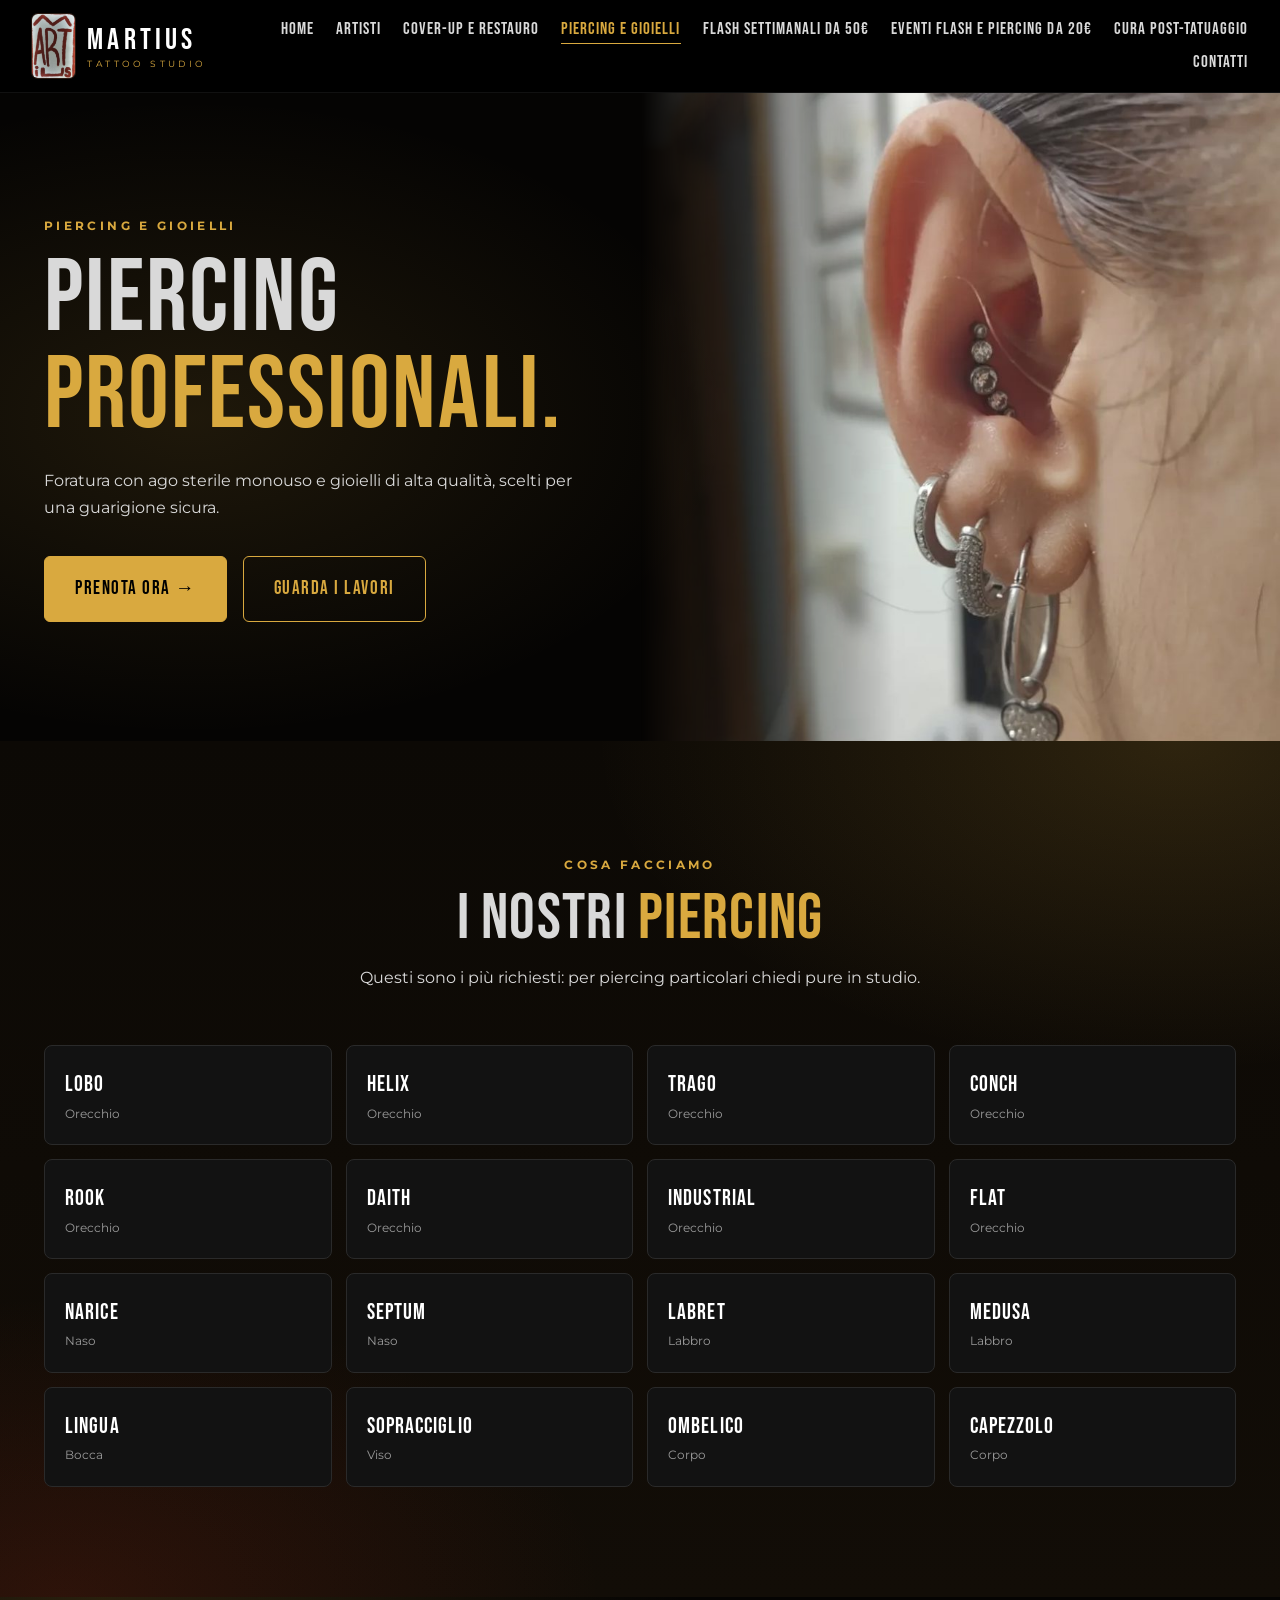
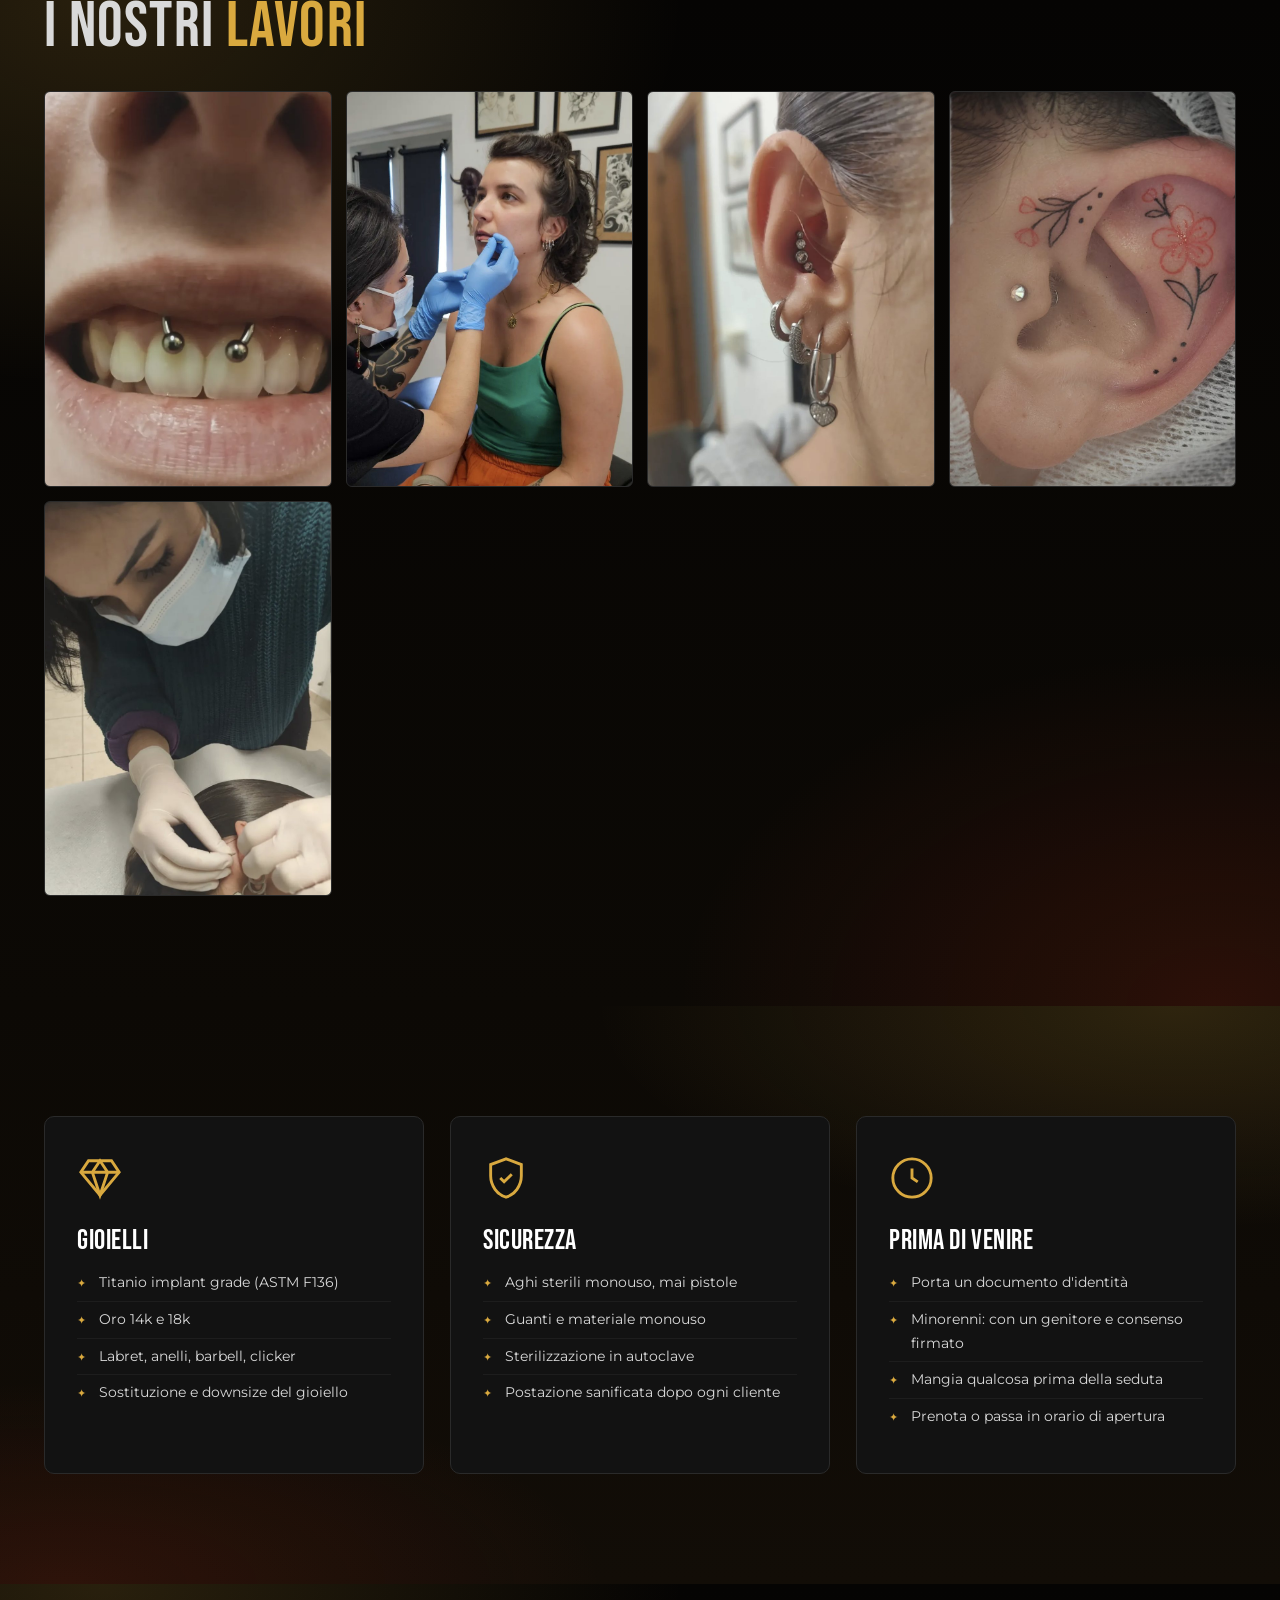
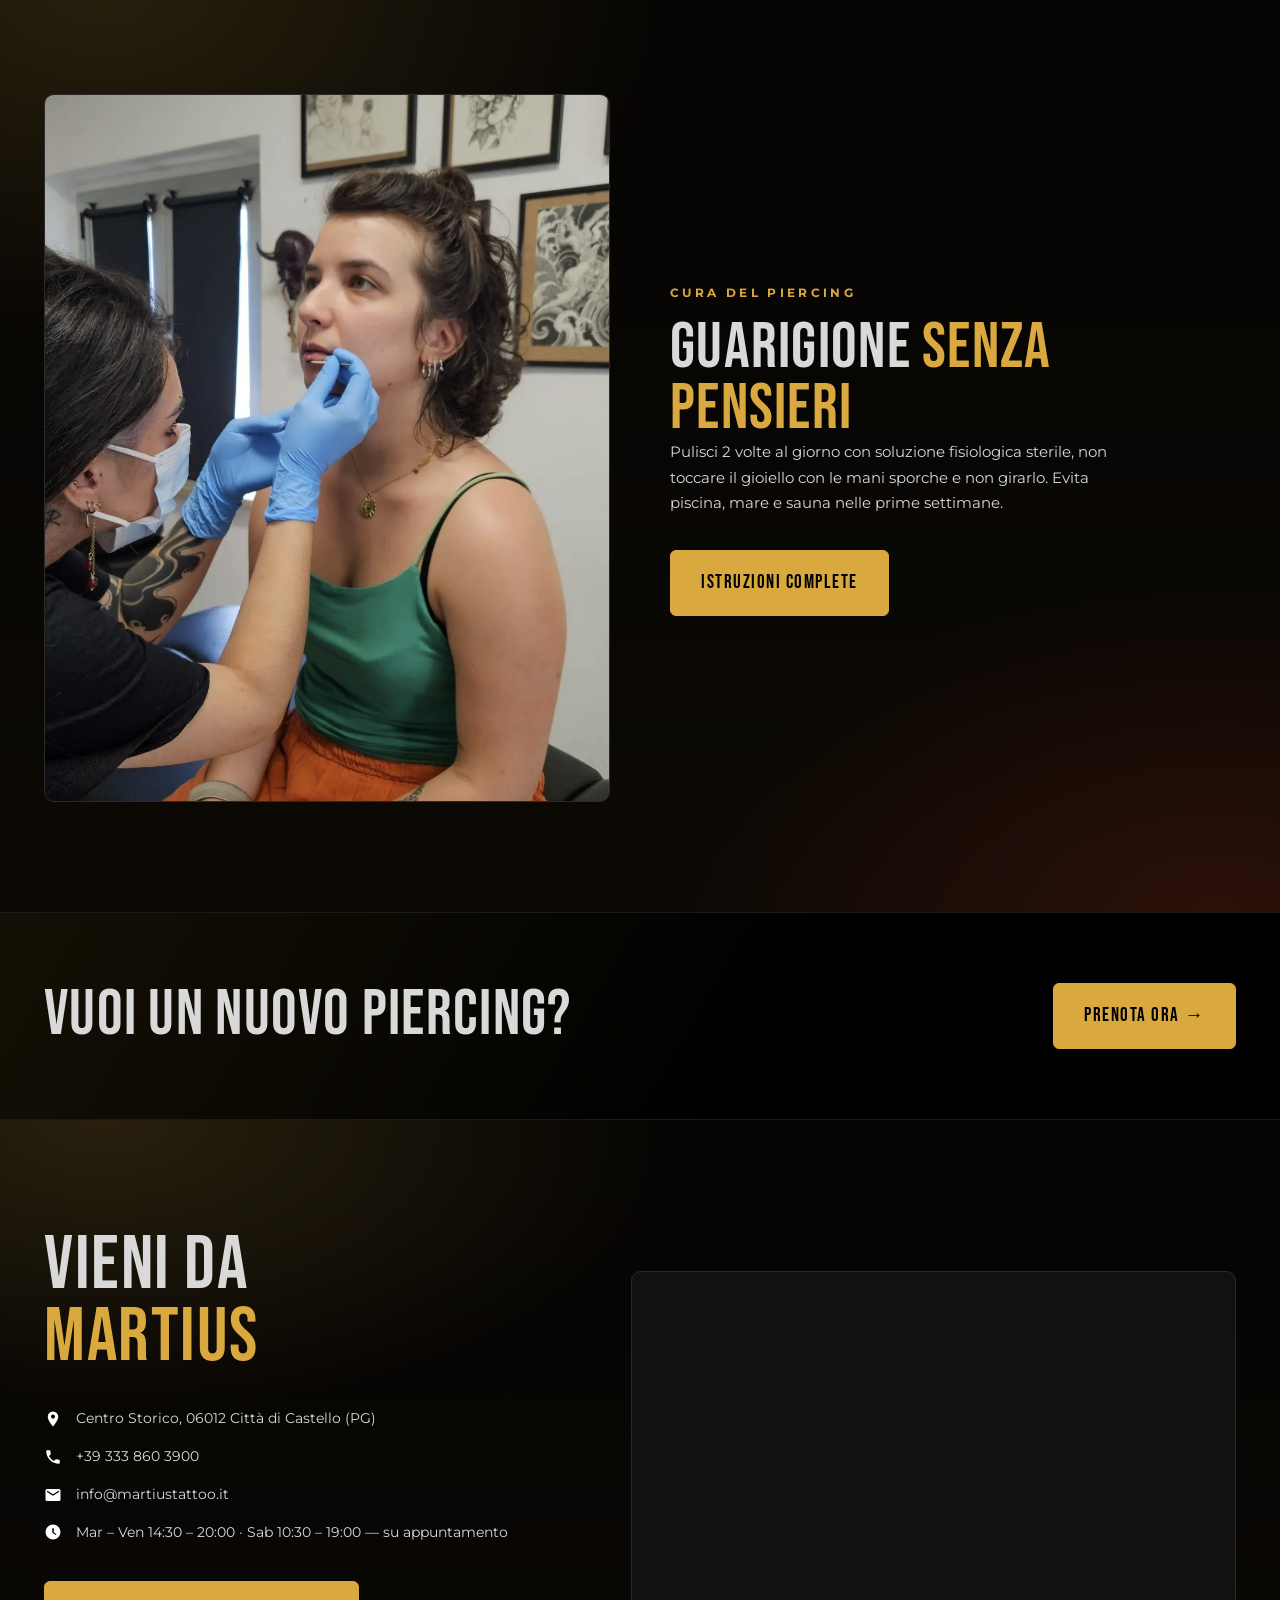
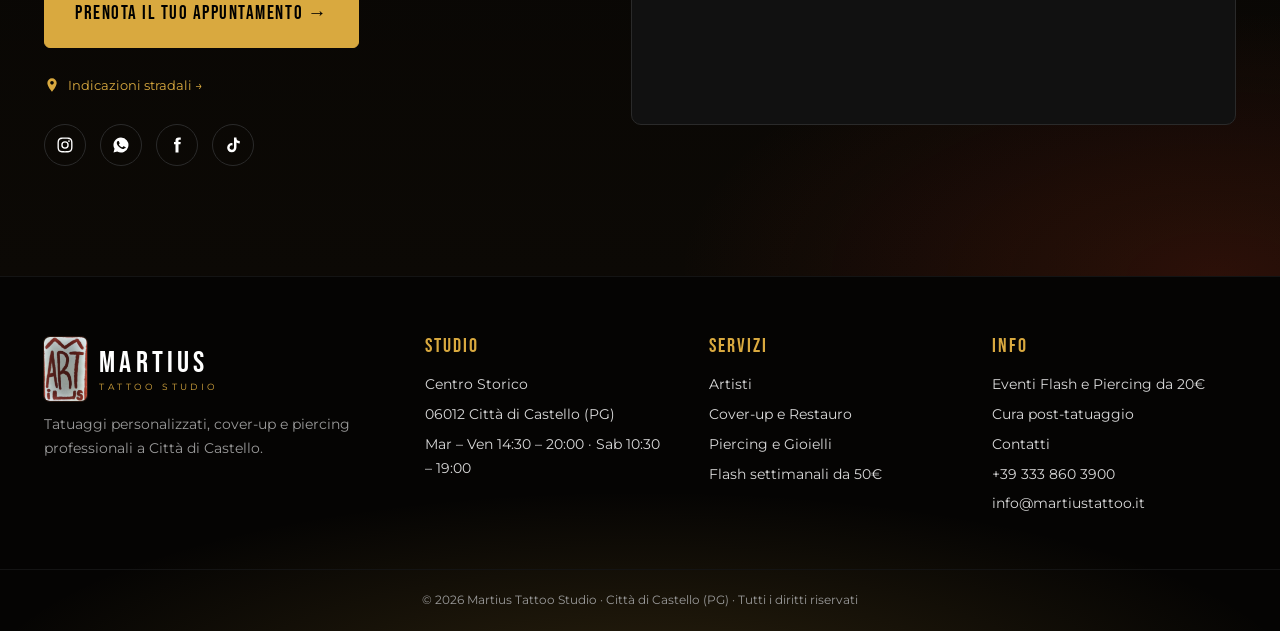
==== commit 5b2bd2f0: "Foto nelle card dei servizi e nuovo hero della pagina Piercing - Card in home: hannya a colori (tatu" ====
--- a/piercing.html
+++ b/piercing.html
@@ -37,7 +37,7 @@
   </div>
 </header>
 <main>
-<section class="hero page-hero" style="background-image:url('img/hero-piercing.jpg')">
+<section class="hero page-hero hero-side" style="background-image:url('img/piercing-orecchio.jpg')">
   <div class="container">
     <span class="eyebrow">Piercing e gioielli</span>
     <h1>PIERCING<br><span class="gold">PROFESSIONALI.</span></h1>
--- a/css/style.css
+++ b/css/style.css
@@ -147,11 +147,15 @@
     linear-gradient(rgba(90,45,5,.22), rgba(90,45,5,.22));
 }
 @media (max-width: 1000px) {
-  .hero::before { background: linear-gradient(0deg, rgba(0,0,0,.9), rgba(0,0,0,.55)), linear-gradient(rgba(90,45,5,.2), rgba(90,45,5,.2)); }
+  /* mobile: velo leggero, la foto resta visibile; più scuro solo in basso */
+  .hero::before { background: linear-gradient(0deg, rgba(0,0,0,.85) 0%, rgba(0,0,0,.35) 45%, rgba(0,0,0,.15) 100%); }
+  .hero h1, .hero .tagline { text-shadow: 0 2px 18px rgba(0,0,0,.7); }
+  .hero .tagline { margin-bottom: 30px; }
+
 }
 .hero .container { position: relative; z-index: 2; padding-top: 60px; padding-bottom: 60px; }
 .hero h1 { margin-bottom: 22px; }
-.hero .tagline { font-weight: 600; color: var(--white); margin-bottom: 10px; }
+.hero .tagline { font-weight: 600; color: var(--white); margin-bottom: 34px; }
 .hero .lead { margin-bottom: 34px; }
 .hero-actions { display: flex; gap: 16px; flex-wrap: wrap; }
 .hero-info { display: flex; flex-wrap: wrap; gap: 26px 44px; margin-top: 46px; }
@@ -436,25 +440,47 @@
   .ac-warn h3 { font-size: 26px; flex-wrap: wrap; }
 }
 
+/* ---------- Card servizi con foto ---------- */
+.service-card { background-size: cover; background-position: center; }
+.service-card::before { background: linear-gradient(0deg, rgba(0,0,0,.92) 8%, rgba(0,0,0,.35) 55%, rgba(0,0,0,.05)); }
+.event-card-img .event-badge { text-shadow: 0 2px 16px rgba(0,0,0,.8); }
+
+/* ---------- Hero con foto affiancata (es. pagina Piercing) ---------- */
+.hero.hero-side { background-color: #050403; background-size: 0 0; }
+.hero.hero-side::after {
+  content: ""; position: absolute; top: 0; right: 0; bottom: 0; width: 50%; z-index: 0;
+  background-image: inherit; background-size: cover; background-position: center 35%; background-repeat: no-repeat;
+  -webkit-mask-image: linear-gradient(90deg, transparent 0%, #000 40%);
+  mask-image: linear-gradient(90deg, transparent 0%, #000 40%);
+}
+.hero.hero-side::before {
+  background: radial-gradient(ellipse 60% 70% at 15% 50%, rgba(217,169,63,.12), transparent 70%);
+}
+@media (max-width: 1000px) {
+  .hero.hero-side::after { width: 100%; -webkit-mask-image: none; mask-image: none; }
+  .hero.hero-side::before { background: linear-gradient(0deg, rgba(0,0,0,.92) 0%, rgba(0,0,0,.55) 50%, rgba(0,0,0,.25) 100%); }
+}
+
 /* ---------- Gradienti sulle zone nere ---------- */
 main > section.section:not(.cta-band) {
   background:
-    radial-gradient(ellipse 60% 50% at 8% 0%, rgba(217,169,63,.09), transparent 70%),
-    radial-gradient(ellipse 55% 45% at 95% 100%, rgba(150,40,20,.12), transparent 70%),
-    #000;
+    radial-gradient(ellipse 65% 55% at 8% 0%, rgba(217,169,63,.17), transparent 70%),
+    radial-gradient(ellipse 60% 50% at 95% 100%, rgba(170,45,22,.20), transparent 70%),
+    linear-gradient(180deg, #050403, #0c0905);
 }
 main > section.section:not(.cta-band):nth-of-type(even) {
   background:
-    radial-gradient(ellipse 60% 50% at 92% 0%, rgba(217,169,63,.09), transparent 70%),
-    radial-gradient(ellipse 55% 45% at 5% 100%, rgba(150,40,20,.10), transparent 70%),
-    linear-gradient(180deg, #050505, #0b0906);
+    radial-gradient(ellipse 65% 55% at 92% 0%, rgba(217,169,63,.17), transparent 70%),
+    radial-gradient(ellipse 60% 50% at 5% 100%, rgba(170,45,22,.18), transparent 70%),
+    linear-gradient(180deg, #0c0905, #120d07);
 }
 .ac-section {
   background:
-    radial-gradient(ellipse 50% 60% at 100% 50%, rgba(217,169,63,.08), transparent 70%),
-    linear-gradient(180deg, #0a0a0a, #0d0b08);
-}
-.site-footer { background: radial-gradient(ellipse 70% 80% at 50% 120%, rgba(217,169,63,.10), transparent 70%), #000; }
+    radial-gradient(ellipse 55% 65% at 100% 50%, rgba(217,169,63,.14), transparent 70%),
+    radial-gradient(ellipse 45% 55% at 0% 100%, rgba(170,45,22,.12), transparent 70%),
+    linear-gradient(180deg, #0c0b09, #120e08);
+}
+.site-footer { background: radial-gradient(ellipse 75% 85% at 50% 120%, rgba(217,169,63,.18), transparent 70%), #050403; }
 
 /* ---------- Animazioni ---------- */
 .reveal { opacity: 0; transform: translateY(30px); transition: opacity .8s ease, transform .8s ease; }
@@ -495,3 +521,6 @@
   .hero-info { gap: 18px; }
   .btn { padding: 14px 22px; font-size: 17px; }
 }
+
+/* mobile: indirizzo e orari nascosti nell'hero (sono nella sezione "Vieni da Martius" e nel footer) */
+@media (max-width: 1000px) { .hero-info { display: none; } }
